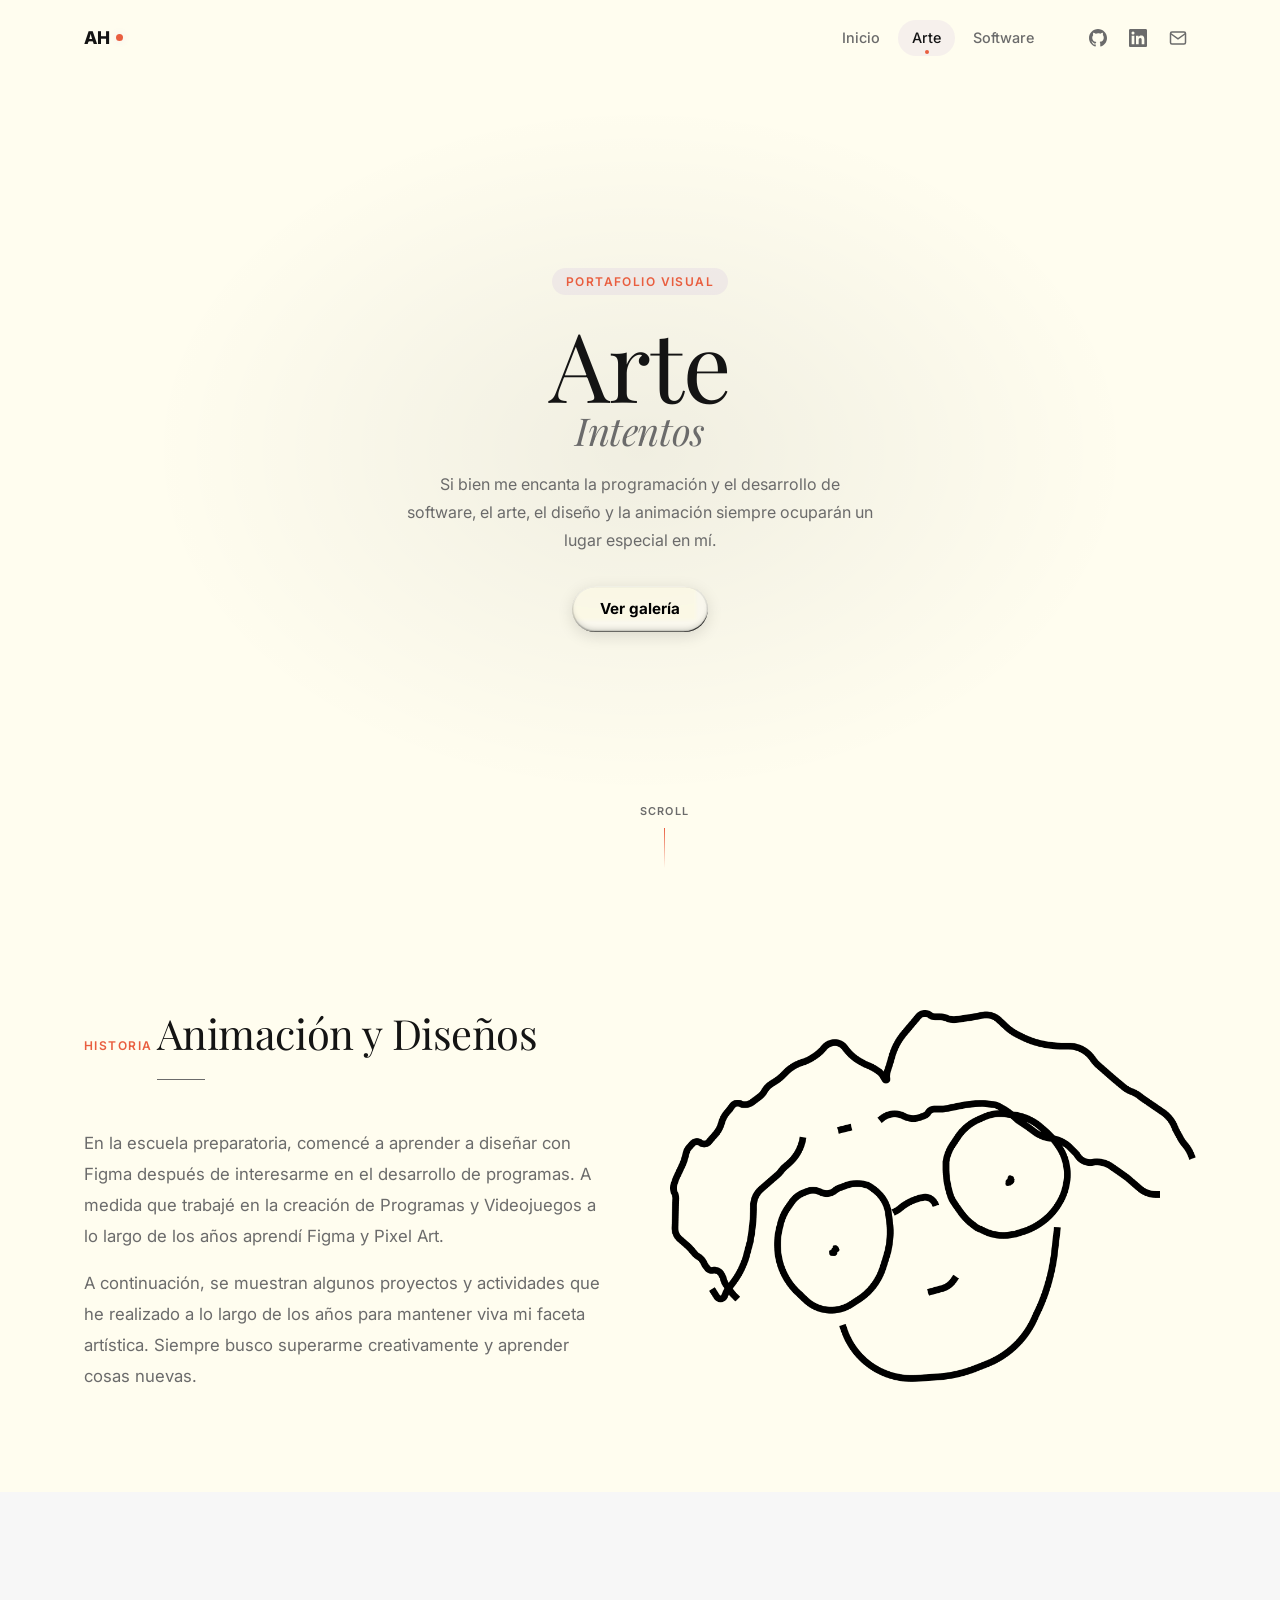
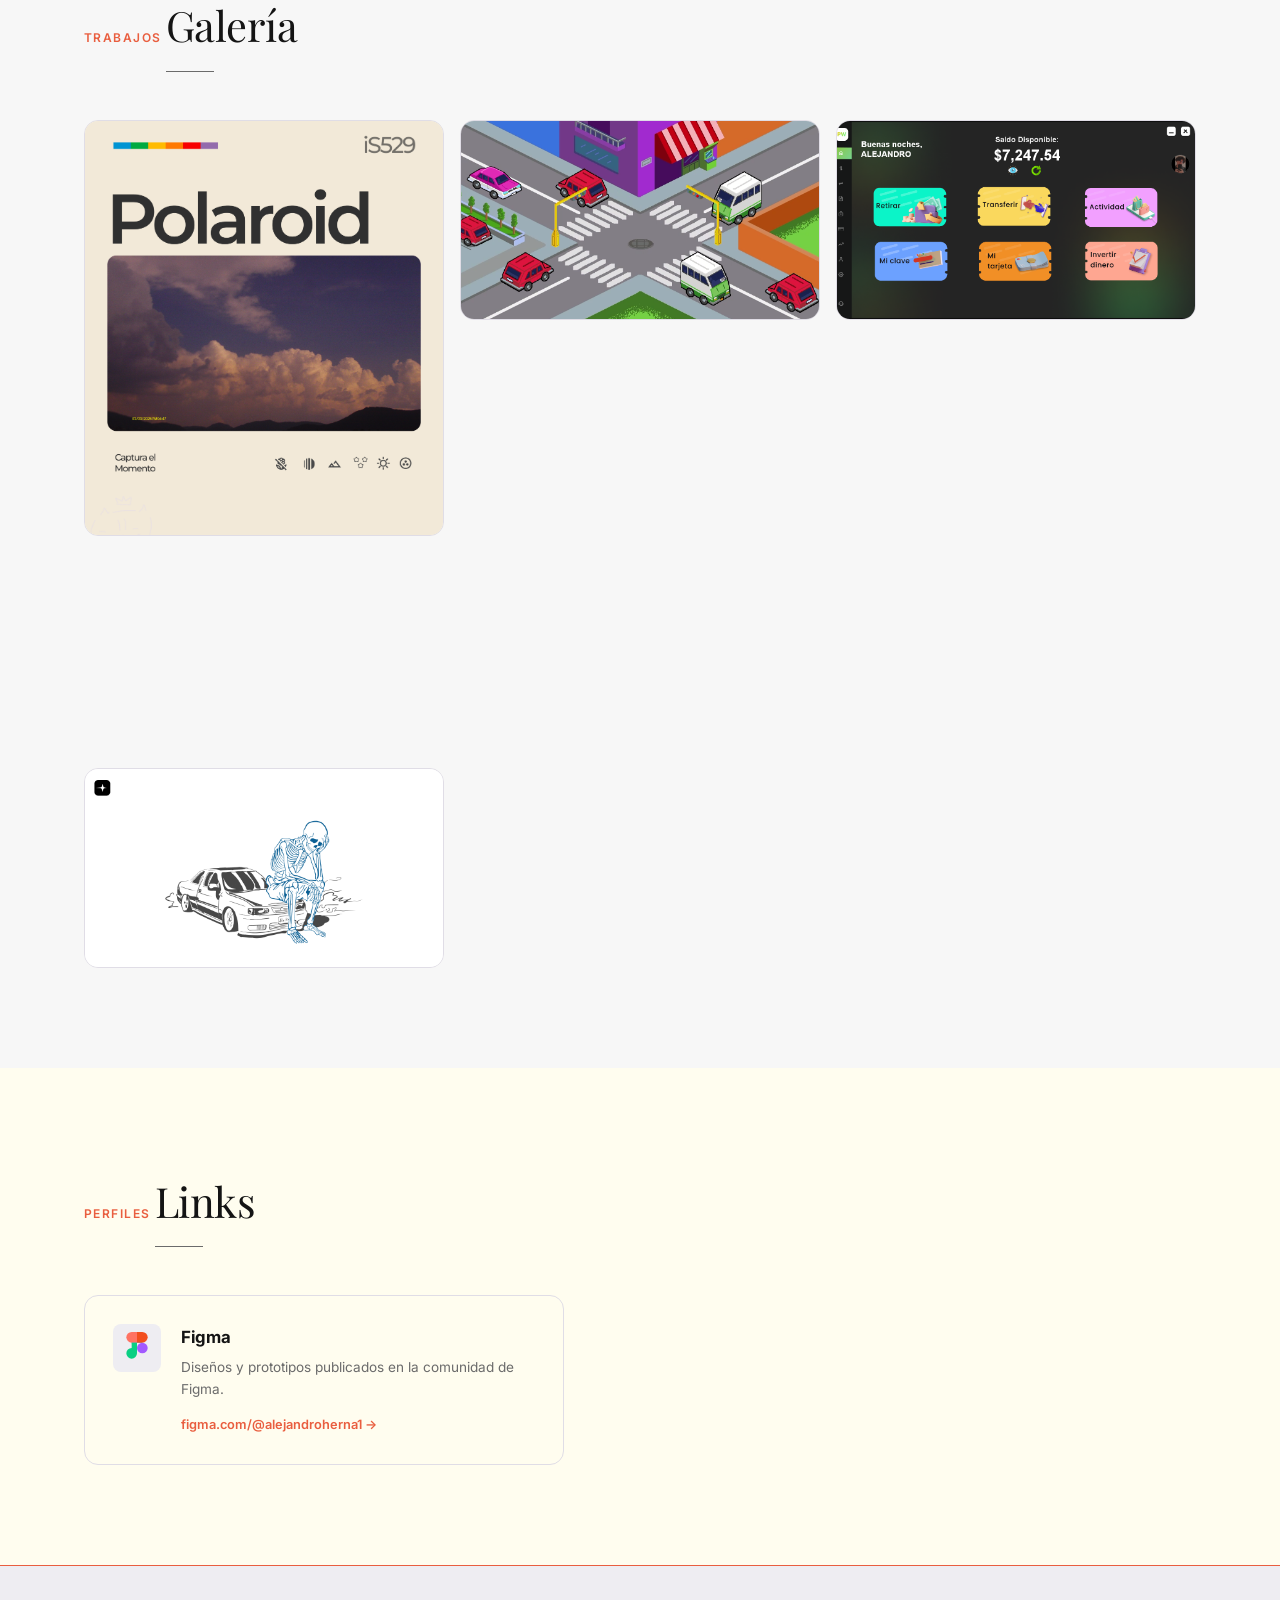
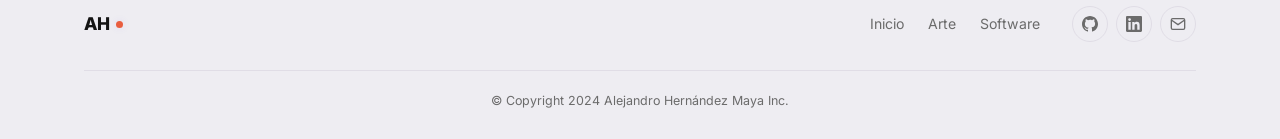
==== pArte/Arte.html @ f7139c3b "first commit" ====
<!DOCTYPE html>
<html lang="es">
  <head>
    <meta charset="UTF-8" />
    <meta name="viewport" content="width=device-width, initial-scale=1.0" />
    <title>Arte — Alejandro Hernández</title>
    <link rel="stylesheet" href="https://fonts.googleapis.com/css2?family=Playfair+Display:ital,wght@0,400;0,500;0,600;0,700;1,400;1,600&family=Cormorant+Garamond:ital,wght@0,400;0,600;0,700;1,400;1,600&family=IBM+Plex+Mono:wght@400;500;600&family=Inter:wght@300;400;500;600;700;800&display=swap" />
    <link rel="stylesheet" href="https://fonts.googleapis.com/css2?family=Pixelify+Sans:wght@400&display=swap" />
    <link rel="stylesheet" href="Estilo.css" />
  </head>
  <body>

    <!-- ===== NAVBAR ===== -->
    <nav class="navbar">
      <!-- SVG displacement filter for liquid glass (Vadik style) -->
      <svg class="glass-filter" xmlns="http://www.w3.org/2000/svg">
        <defs>
          <filter id="glass-liquid" x="-50%" y="-50%" width="200%" height="200%" color-interpolation-filters="sRGB">
            <feImage href="[data-uri]" result="map" x="0" y="0" width="200%" height="200%"></feImage>
            <feDisplacementMap in="SourceGraphic" in2="map" scale="24" xChannelSelector="R" yChannelSelector="G"></feDisplacementMap>
          </filter>
        </defs>
      </svg>
      <div class="nav-container">
        <a href="../index.html" class="nav-logo">
          <span class="logo-text">AH</span>
          <div class="logo-dot"></div>
        </a>
        <div class="nav-links" id="navLinks">
          <a href="../index.html" class="nav-link">Inicio</a>
          <a href="" class="nav-link nav-link-active">Arte</a>
          <a href="../pSoftware/Software.html" class="nav-link">Software</a>
        </div>
        <div class="nav-social">
          <a href="https://github.com/alex574r" class="nav-social-link" aria-label="GitHub" target="_blank">
            <svg viewBox="0 0 24 24" fill="currentColor"><path d="M12 0C5.37 0 0 5.37 0 12c0 5.3 3.438 9.8 8.205 11.385.6.113.82-.258.82-.577v-2.165c-3.338.726-4.033-1.416-4.033-1.416-.546-1.387-1.333-1.756-1.333-1.756-1.089-.745.083-.729.083-.729 1.205.084 1.839 1.237 1.839 1.237 1.07 1.834 2.807 1.304 3.492.997.107-.775.418-1.305.762-1.604-2.665-.305-5.467-1.334-5.467-5.931 0-1.311.469-2.381 1.236-3.221-.124-.303-.535-1.524.117-3.176 0 0 1.008-.322 3.301 1.23A11.509 11.509 0 0 1 12 5.803c1.02.005 2.047.138 3.006.404 2.291-1.552 3.297-1.23 3.297-1.23.653 1.653.242 2.874.118 3.176.77.84 1.235 1.911 1.235 3.221 0 4.609-2.807 5.624-5.479 5.921.43.372.823 1.102.823 2.222v3.293c0 .319.192.694.801.576C20.566 21.797 24 17.3 24 12c0-6.63-5.37-12-12-12z"/></svg>
          </a>
          <a href="https://www.linkedin.com/in/alejandro-hern%C3%A1ndez-4aa037230/" class="nav-social-link" aria-label="LinkedIn" target="_blank">
            <svg viewBox="0 0 24 24" fill="currentColor"><path d="M20.447 20.452h-3.554v-5.569c0-1.328-.027-3.037-1.852-3.037-1.853 0-2.136 1.445-2.136 2.939v5.667H9.351V9h3.414v1.561h.046c.477-.9 1.637-1.85 3.37-1.85 3.601 0 4.267 2.37 4.267 5.455v6.286zM5.337 7.433a2.062 2.062 0 0 1-2.063-2.065 2.064 2.064 0 1 1 2.063 2.065zm1.782 13.019H3.555V9h3.564v11.452zM22.225 0H1.771C.792 0 0 .774 0 1.729v20.542C0 23.227.792 24 1.771 24h20.451C23.2 24 24 23.227 24 22.271V1.729C24 .774 23.2 0 22.222 0h.003z"/></svg>
          </a>
          <a href="mailto:alex574r@gmail.com" class="nav-social-link" aria-label="Email">
            <svg viewBox="0 0 24 24" fill="none" stroke="currentColor" stroke-width="2"><path d="M4 4h16c1.1 0 2 .9 2 2v12c0 1.1-.9 2-2 2H4c-1.1 0-2-.9-2-2V6c0-1.1.9-2 2-2z"/><polyline points="22,6 12,13 2,6"/></svg>
          </a>
        </div>
        <button class="nav-toggle" id="navToggle" aria-label="Menú">
          <span></span><span></span><span></span>
        </button>
      </div>
    </nav>

    <!-- ===== HERO — COSMIC ORBITAL ===== -->
    <section class="hero">
      <!-- Cosmic container — estructura idéntica a CODE(17): 5 brazos × 10 ítems -->
      <div class="cosmos-container">
        <div class="cosmos">
          <div class="cosmos-item"><img src="../img/arte/Frame1.png" alt="" /></div>
          <div class="cosmos-item"><img src="../img/arte/Frame6.png" alt="" /></div>
          <div class="cosmos-item"><img src="../img/arte/Frame2.png" alt="" /></div>
          <div class="cosmos-item"><img src="../img/arte/Frame8.png" alt="" /></div>
          <div class="cosmos-item"><img src="../img/arte/Frame12.png" alt="" /></div>
          <div class="cosmos-item"><img src="../img/arte/Frame13.png" alt="" /></div>
          <div class="cosmos-item"><img src="../img/arte/Frame7.png" alt="" /></div>
          <div class="cosmos-item"><img src="../img/arte/Frame3.png" alt="" /></div>
          <div class="cosmos-item"><img src="../img/arte/Frame14.png" alt="" /></div>
          <div class="cosmos-item"><img src="../img/arte/Frame11.png" alt="" /></div>
        </div>
        <div class="cosmos">
          <div class="cosmos-item"><img src="../img/arte/Frame11.png" alt="" /></div>
          <div class="cosmos-item"><img src="../img/arte/Frame15.png" alt="" /></div>
          <div class="cosmos-item"><img src="../img/arte/Frame18.png" alt="" /></div>
          <div class="cosmos-item"><img src="../img/arte/Frame1.png" alt="" /></div>
          <div class="cosmos-item"><img src="../img/arte/Frame13.png" alt="" /></div>
          <div class="cosmos-item"><img src="../img/arte/Frame19.png" alt="" /></div>
          <div class="cosmos-item"><img src="../img/arte/Frame4.png" alt="" /></div>
          <div class="cosmos-item"><img src="../img/arte/Frame17.png" alt="" /></div>
          <div class="cosmos-item"><img src="../img/arte/Frame16.png" alt="" /></div>
          <div class="cosmos-item"><img src="../img/arte/Frame3.png" alt="" /></div>
        </div>
        <div class="cosmos">
          <div class="cosmos-item"><img src="../img/arte/Frame4.png" alt="" /></div>
          <div class="cosmos-item"><img src="../img/arte/Frame20.png" alt="" /></div>
          <div class="cosmos-item"><img src="../img/arte/Frame5.png" alt="" /></div>
          <div class="cosmos-item"><img src="../img/arte/Frame15.png" alt="" /></div>
          <div class="cosmos-item"><img src="../img/arte/Frame21.png" alt="" /></div>
          <div class="cosmos-item"><img src="../img/arte/Frame8.png" alt="" /></div>
          <div class="cosmos-item"><img src="../img/arte/Frame10.png" alt="" /></div>
          <div class="cosmos-item"><img src="../img/arte/Frame2.png" alt="" /></div>
          <div class="cosmos-item"><img src="../img/arte/Frame18.png" alt="" /></div>
          <div class="cosmos-item"><img src="../img/arte/Frame6.png" alt="" /></div>
        </div>
        <div class="cosmos">
          <div class="cosmos-item"><img src="../img/arte/Frame17.png" alt="" /></div>
          <div class="cosmos-item"><img src="../img/arte/Frame7.png" alt="" /></div>
          <div class="cosmos-item"><img src="../img/arte/Frame13.png" alt="" /></div>
          <div class="cosmos-item"><img src="../img/arte/Frame14.png" alt="" /></div>
          <div class="cosmos-item"><img src="../img/arte/Frame1.png" alt="" /></div>
          <div class="cosmos-item"><img src="../img/arte/Frame20.png" alt="" /></div>
          <div class="cosmos-item"><img src="../img/arte/Frame9.png" alt="" /></div>
          <div class="cosmos-item"><img src="../img/arte/Frame21.png" alt="" /></div>
          <div class="cosmos-item"><img src="../img/arte/Frame4.png" alt="" /></div>
          <div class="cosmos-item"><img src="../img/arte/Frame3.png" alt="" /></div>
        </div>
        <div class="cosmos">
          <div class="cosmos-item"><img src="../img/arte/Frame2.png" alt="" /></div>
          <div class="cosmos-item"><img src="../img/arte/Frame7.png" alt="" /></div>
          <div class="cosmos-item"><img src="../img/arte/Frame4.png" alt="" /></div>
          <div class="cosmos-item"><img src="../img/arte/Frame15.png" alt="" /></div>
          <div class="cosmos-item"><img src="../img/arte/Frame9.png" alt="" /></div>
          <div class="cosmos-item"><img src="../img/arte/Frame16.png" alt="" /></div>
          <div class="cosmos-item"><img src="../img/arte/Frame1.png" alt="" /></div>
          <div class="cosmos-item"><img src="../img/arte/Frame3.png" alt="" /></div>
          <div class="cosmos-item"><img src="../img/arte/Frame12.png" alt="" /></div>
          <div class="cosmos-item"><img src="../img/arte/Frame5.png" alt="" /></div>
        </div>
      </div>

      <!-- Hero text centered over Cosmic -->
      <div class="hero-text">
        <span class="hero-tag animate-in">Portafolio Visual</span>
        <h1 class="hero-title animate-in delay-1">
          Arte<br /><span class="hero-sub">Intentos</span>
        </h1>
        <p class="hero-desc animate-in delay-2">
          Si bien me encanta la programación y el desarrollo de software,
          el arte, el diseño y la animación siempre ocuparán un lugar
          especial en mí.
        </p>
        <a href="#galeria" class="btn btn-primary animate-in delay-3">Ver galería</a>
      </div>

      <!-- Scroll indicator -->
      <div class="scroll-hint animate-in delay-4">
        <span>Scroll</span>
        <div class="scroll-line"></div>
      </div>
    </section>

    <!-- ===== ABOUT ===== -->
    <section class="section" id="sobre">
      <div class="container">
        <div class="about-grid">
          <div class="about-simple reveal">
            <span class="section-tag">Historia</span>
            <h2 class="section-title">Animación y Diseños</h2>
            <p>En la escuela preparatoria, comencé a aprender a diseñar con Figma
              después de interesarme en el desarrollo de programas. A medida que
              trabajé en la creación de Programas y Videojuegos a lo largo de los
              años aprendí Figma y Pixel Art.</p>
            <p>A continuación, se muestran algunos proyectos y actividades que he
              realizado a lo largo de los años para mantener viva mi faceta
              artística. Siempre busco superarme creativamente y aprender cosas
              nuevas.</p>
          </div>
          <div class="about-img reveal">
            <img src="../img/arte/alee.png" alt="Pixel Art" />
          </div>
        </div>
      </div>
    </section>

    <!-- ===== GALERÍA ===== -->
    <section class="section section-alt" id="galeria">
      <div class="container">
        <span class="section-tag reveal">Trabajos</span>
        <h2 class="section-title reveal">Galería</h2>

        <div class="gallery-masonry">
          <!-- Featured piece — tall -->
          <div class="gallery-item gallery-item-tall reveal">
            <img src="../img/arte/polarod.png" alt="Diseño digital" />
            <div class="gallery-info">
              <span class="gallery-cat">Diseño Digital</span>
              <h3>Composición Visual</h3>
            </div>
          </div>

          <div class="gallery-item reveal">
            <img src="./assets/images/3156babc6a0b1db9d62ffe03778fe02a4b84ed2f.png" alt="Ilustración" />
            <div class="gallery-info">
              <span class="gallery-cat">Ilustración</span>
              <h3>Arte Conceptual</h3>
            </div>
          </div>

          <div class="gallery-item reveal">
            <img src="./assets/images/9c8230f07be16db167e1813b6a3e529043128743.png" alt="Composición" />
            <div class="gallery-info">
              <span class="gallery-cat">Composición</span>
              <h3>Escena Digital</h3>
            </div>
          </div>

          <!-- Pixel art special card -->
          <div class="gallery-item gallery-item-pixel reveal">
            <img src="../img/arte/pixel.png" alt="Figma" />
            <div class="gallery-info">
              <span class="gallery-cat">Figma</span>
              <h3>Prototipo UI</h3>
            </div>
          </div>

          <div class="gallery-item gallery-item-tall reveal">
            <img src="../img/arte/arte.png" alt="Arte Digital" />
            <div class="gallery-info">
              <span class="gallery-cat">Arte Digital</span>
              <h3>Exploración</h3>
            </div>
          </div>

          <div class="gallery-item reveal">
            <img src="../img/arte/jamp.png" alt="Figma" />
            <div class="gallery-info">
              <span class="gallery-cat">Figma</span>
              <h3>Prototipo UI</h3>
            </div>
          </div>

          <div class="gallery-item reveal">
            <img src="../img/arte/myprogress.png" alt="Diseño UI" />
            <div class="gallery-info">
              <span class="gallery-cat">Diseño UI</span>
              <h3>Interfaz App</h3>
            </div>
          </div>

          <div class="gallery-item reveal">
            <img src="../img/arte/nako.png" alt="Arte Visual" />
            <div class="gallery-info">
              <span class="gallery-cat">Arte Visual</span>
              <h3>Concepto Libre</h3>
            </div>
          </div>
        </div>
      </div>
    </section>

    <!-- ===== LINKS ===== -->
    <section class="section" id="links">
      <div class="container">
        <span class="section-tag reveal">Perfiles</span>
        <h2 class="section-title reveal">Links</h2>
        <div class="links-grid">
          <a href="https://www.figma.com/@alejandroherna1" class="link-card reveal" target="_blank">
            <div class="link-icon">
              <svg viewBox="0 0 38 57" fill="none" xmlns="http://www.w3.org/2000/svg">
                <path d="M19 28.5A9.5 9.5 0 1 1 28.5 19H19v9.5z" fill="#1ABCFE"/>
                <path d="M19 0H9.5A9.5 9.5 0 0 0 9.5 19H19V0z" fill="#FF7262"/>
                <path d="M19 0h9.5a9.5 9.5 0 0 1 0 19H19V0z" fill="#F24E1E"/>
                <path d="M9.5 19H19v19a9.5 9.5 0 1 1-9.5-9.5V19z" fill="#0ACF83"/>
                <path d="M19 28.5a9.5 9.5 0 1 1 9.5 9.5A9.5 9.5 0 0 1 19 28.5z" fill="#A259FF"/>
              </svg>
            </div>
            <div class="link-body">
              <h3>Figma</h3>
              <p>Diseños y prototipos publicados en la comunidad de Figma.</p>
              <span class="link-url">figma.com/@alejandroherna1 →</span>
            </div>
          </a>
        </div>
      </div>
    </section>

    <!-- ===== FOOTER ===== -->
    <footer class="footer">
      <div class="container">
        <div class="footer-inner">
          <a href="../index.html" class="nav-logo footer-logo">
            <span class="logo-text">AH</span>
            <div class="logo-dot"></div>
          </a>
          <nav class="footer-nav">
            <a href="../index.html">Inicio</a>
            <a href="">Arte</a>
            <a href="../pSoftware/Software.html">Software</a>
          </nav>
          <div class="footer-social">
            <a href="https://github.com/alex574r" aria-label="GitHub" target="_blank">
              <svg viewBox="0 0 24 24" fill="currentColor"><path d="M12 0C5.37 0 0 5.37 0 12c0 5.3 3.438 9.8 8.205 11.385.6.113.82-.258.82-.577v-2.165c-3.338.726-4.033-1.416-4.033-1.416-.546-1.387-1.333-1.756-1.333-1.756-1.089-.745.083-.729.083-.729 1.205.084 1.839 1.237 1.839 1.237 1.07 1.834 2.807 1.304 3.492.997.107-.775.418-1.305.762-1.604-2.665-.305-5.467-1.334-5.467-5.931 0-1.311.469-2.381 1.236-3.221-.124-.303-.535-1.524.117-3.176 0 0 1.008-.322 3.301 1.23A11.509 11.509 0 0 1 12 5.803c1.02.005 2.047.138 3.006.404 2.291-1.552 3.297-1.23 3.297-1.23.653 1.653.242 2.874.118 3.176.77.84 1.235 1.911 1.235 3.221 0 4.609-2.807 5.624-5.479 5.921.43.372.823 1.102.823 2.222v3.293c0 .319.192.694.801.576C20.566 21.797 24 17.3 24 12c0-6.63-5.37-12-12-12z"/></svg>
            </a>
            <a href="https://www.linkedin.com/in/alejandro-hern%C3%A1ndez-4aa037230/" aria-label="LinkedIn" target="_blank">
              <svg viewBox="0 0 24 24" fill="currentColor"><path d="M20.447 20.452h-3.554v-5.569c0-1.328-.027-3.037-1.852-3.037-1.853 0-2.136 1.445-2.136 2.939v5.667H9.351V9h3.414v1.561h.046c.477-.9 1.637-1.85 3.37-1.85 3.601 0 4.267 2.37 4.267 5.455v6.286zM5.337 7.433a2.062 2.062 0 0 1-2.063-2.065 2.064 2.064 0 1 1 2.063 2.065zm1.782 13.019H3.555V9h3.564v11.452zM22.225 0H1.771C.792 0 0 .774 0 1.729v20.542C0 23.227.792 24 1.771 24h20.451C23.2 24 24 23.227 24 22.271V1.729C24 .774 23.2 0 22.222 0h.003z"/></svg>
            </a>
            <a href="mailto:alex574r@gmail.com" aria-label="Email">
              <svg viewBox="0 0 24 24" fill="none" stroke="currentColor" stroke-width="2"><path d="M4 4h16c1.1 0 2 .9 2 2v12c0 1.1-.9 2-2 2H4c-1.1 0-2-.9-2-2V6c0-1.1.9-2 2-2z"/><polyline points="22,6 12,13 2,6"/></svg>
            </a>
          </div>
        </div>
        <p class="footer-copy">© Copyright 2024 Alejandro Hernández Maya Inc.</p>
      </div>
    </footer>

    <script>
      // ── Navbar scroll ──
      const navbar = document.querySelector('.navbar');
      window.addEventListener('scroll', () => {
        navbar.classList.toggle('scrolled', window.scrollY > 40);
      });

      // ── Mobile menu ──
      const toggle = document.getElementById('navToggle');
      const navLinks = document.getElementById('navLinks');
      toggle.addEventListener('click', () => {
        navLinks.classList.toggle('open');
        toggle.classList.toggle('active');
      });
      document.querySelectorAll('.nav-link').forEach(l => {
        l.addEventListener('click', () => {
          navLinks.classList.remove('open');
          toggle.classList.remove('active');
        });
      });

      // ── Cosmic orbital layout — idéntico a CODE(17) ──
      function initCosmos() {
        var cosmos = document.querySelectorAll('.cosmos');
        var total = cosmos.length;
        // 55vh en desktop, reducido en pantallas pequeñas
        var vh = window.innerHeight * 0.01;
        var dist = window.innerWidth <= 600 ? (30 * vh) + 'px'
                 : window.innerWidth <= 900 ? (40 * vh) + 'px'
                 : '55vh';

        for (var i = 0; i < total; i++) {
          var angle = (360 / total) * i;
          cosmos[i].style.transform = 'rotate(' + angle + 'deg) translate(' + dist + ')';

          var cosmosItems = cosmos[i].querySelectorAll('.cosmos-item');
          for (var j = 0; j < cosmosItems.length; j++) {
            cosmosItems[j].style.animationDelay = j * 0.5 + 's';
          }
        }
      }

      window.onload = initCosmos;
      window.addEventListener('resize', initCosmos);

      // ── Scroll reveal ──
      const revealObs = new IntersectionObserver((entries) => {
        entries.forEach(entry => {
          if (entry.isIntersecting) {
            entry.target.classList.add('revealed');
            revealObs.unobserve(entry.target);
          }
        });
      }, { threshold: 0.1 });
      document.querySelectorAll('.reveal').forEach(el => revealObs.observe(el));
    </script>
  </body>
</html>
---- pArte/Estilo.css ----
/* ============================================================
   VARIABLES & RESET
   ============================================================ */
:root {
  /* ── Raw palette ── */
  --c-primary:      #e95e3f;
  --c-primary-h:    #f85733;
  --c-primary-dim:  rgba(99, 38, 204, 0.06);
  --c-primary-glow: rgba(99, 38, 204, 0.1);
  --c-dark:         #141414;
  --c-dark-2:       #1e1e1e;
  --c-dark-3:       #2a2a2a;
  --c-light:        #CFCFCF;
  --c-light-dim:    rgba(207, 207, 207, 0.6);
  --c-light-muted:  rgba(207, 207, 207, 0.4);
  --c-white:        #fffdef;
  --c-black:        #000000;

  /* ── Semantic tokens ── */
  --bg:          var(--c-white);
  --bg-alt:      #f7f7f7;
  --surface:     #eeedf2;
  --card:        var(--c-white);
  --border:      #e0dde6;
  --text:        var(--c-dark);
  --text-muted:  #6b6b6b;
  --accent:      var(--c-primary);
  --accent2:     var(--c-primary-h);
  --accent-h:    var(--c-primary-h);
  --accent-dim:  var(--c-primary-dim);
  --accent-glow: var(--c-primary-glow);

  /* ── Dark sections ── */
  --dark-bg:         var(--c-dark);
  --dark-text:       var(--c-light);
  --dark-text-muted: var(--c-light-dim);

  /* ── Fonts ── */
  --font:        'Inter', -apple-system, BlinkMacSystemFont, sans-serif;
  --font-serif:  'Playfair Display', 'Cormorant Garamond', Georgia, 'Times New Roman', serif;
  --font-mono:   'IBM Plex Mono', 'Courier New', monospace;
  --font-pixel:  'Pixelify Sans', monospace;

  /* ── Layout ── */
  --radius:      14px;
  --radius-sm:   8px;
  --transition:  0.3s cubic-bezier(0.4, 0, 0.2, 1);
  --shadow:      0 2px 16px rgba(0,0,0,0.06);
  --max-w:       1160px;
}

*, *::before, *::after { box-sizing: border-box; margin: 0; padding: 0; }
html { scroll-behavior: smooth; }
body {
  background: var(--bg);
  color: var(--text);
  font-family: var(--font);
  line-height: 1.6;
  overflow-x: hidden;
}
img { display: block; max-width: 100%; }
a   { text-decoration: none; color: inherit; }

/* ============================================================
   LAYOUT
   ============================================================ */
.container {
  width: 100%;
  max-width: var(--max-w);
  margin: 0 auto;
  padding: 0 24px;
}

/* ============================================================
   ANIMATIONS
   ============================================================ */
@keyframes fadeInUp {
  from { opacity: 0; transform: translateY(32px); }
  to   { opacity: 1; transform: translateY(0); }
}

/* CODE17 — fall-and-disapper (copia exacta del original) */
@keyframes fall-and-disapper {
  0% {
    opacity: 0;
    top: 0;
    left: 0;
    transform: scale(1);
  }
  25% {
    opacity: 1;
    transform: scale(1);
  }
  50% {
    top: -200px;
    transform: scale(1);
  }
  100% {
    top: -150px;
    left: -300px;
    transform: scale(0);
  }
}

@keyframes glowPulse {
  0%, 100% { opacity: 0.5; transform: scale(1); }
  50%       { opacity: 0.9; transform: scale(1.08); }
}

@keyframes scrollBounce {
  0%, 100% { transform: scaleY(1); transform-origin: top; }
  50%       { transform: scaleY(0.4); transform-origin: top; }
}

/* Entry animations */
.animate-in {
  opacity: 0;
  animation: fadeInUp 0.7s cubic-bezier(0.4,0,0.2,1) forwards;
}
.delay-1 { animation-delay: 0.15s; }
.delay-2 { animation-delay: 0.35s; }
.delay-3 { animation-delay: 0.55s; }
.delay-4 { animation-delay: 0.8s;  }

/* Scroll reveal */
.reveal {
  opacity: 0;
  transform: translateY(28px);
  transition: opacity 0.65s var(--transition), transform 0.65s var(--transition);
}
.revealed { opacity: 1; transform: translateY(0); }
.reveal:nth-child(2) { transition-delay: 0.1s; }
.reveal:nth-child(3) { transition-delay: 0.2s; }
.reveal:nth-child(4) { transition-delay: 0.3s; }
.reveal:nth-child(5) { transition-delay: 0.15s; }
.reveal:nth-child(6) { transition-delay: 0.25s; }

/* ============================================================
   NAVBAR
   ============================================================ */
.navbar {
  position: fixed;
  top: 0; left: 0; right: 0;
  z-index: 1000;
  padding: 20px 0;
  transition: background var(--transition), padding var(--transition), border-color var(--transition), border-radius var(--transition), margin var(--transition), box-shadow var(--transition);
  border-bottom: 1px solid transparent;
}
.navbar.scrolled {
  --glass-reflex-dark: 2;
  --glass-reflex-light: 0.3;
  --c-glass: #ffffff;
  --c-light: #ffffff;
  --c-dark: #000000;
  --saturation: 180%;

  padding: 12px 0;
  margin: 5px 16px 0;
  border-color: transparent;
  border-radius: 20px;
  background-color: color-mix(in srgb, var(--c-glass) 1%, transparent);
  backdrop-filter: blur(1px) url(#glass-liquid) saturate(var(--saturation));
  -webkit-backdrop-filter: blur(1px) url(#glass-liquid) saturate(var(--saturation));
  box-shadow:
    inset 0 0 0 1px color-mix(in srgb, var(--c-light) calc(var(--glass-reflex-light) * 10%), transparent),
    inset 1.8px 3px 0px -2px color-mix(in srgb, var(--c-light) calc(var(--glass-reflex-light) * 90%), transparent),
    inset 0 1px 2px -0.5px color-mix(in srgb, var(--c-light) calc(var(--glass-reflex-light) * 80%), transparent),
    inset 0 4px 6px -2px color-mix(in srgb, var(--c-light) calc(var(--glass-reflex-light) * 30%), transparent),
    inset 0 0 0 1.5px color-mix(in srgb, var(--c-light) calc(var(--glass-reflex-light) * 6%), transparent),
    inset 0 -1px 2px -0.5px color-mix(in srgb, var(--c-dark) calc(var(--glass-reflex-dark) * 20%), transparent),
    inset 0 -4px 6px -2px color-mix(in srgb, var(--c-dark) calc(var(--glass-reflex-dark) * 10%), transparent),
    inset -1.5px -2.5px 0px -2px color-mix(in srgb, var(--c-dark) calc(var(--glass-reflex-dark) * 40%), transparent),
    inset 0 0 0 1.5px color-mix(in srgb, var(--c-dark) calc(var(--glass-reflex-dark) * 4%), transparent),
    0 4px 16px rgba(0, 0, 0, 0.12),
    0 8px 24px rgba(0, 0, 0, 0.08);
}
@supports not (backdrop-filter: url(#x)) {
  .navbar.scrolled {
    background: rgba(255, 255, 255, 0.9);
    backdrop-filter: blur(12px);
    -webkit-backdrop-filter: blur(12px);
  }
}
.glass-filter {
  width: 100%;
  height: 100%;
  pointer-events: none;
  position: absolute;
  inset: 0;
}
.nav-container {
  max-width: var(--max-w);
  margin: 0 auto;
  padding: 0 24px;
  display: flex;
  align-items: center;
  gap: 32px;
}

/* Logo */
.nav-logo {
  display: flex;
  align-items: center;
  gap: 6px;
  flex-shrink: 0;
}
.logo-text {
  font-size: 1.1rem;
  font-weight: 800;
  color: var(--text);
}
.logo-dot {
  width: 7px; height: 7px;
  border-radius: 50%;
  background: var(--accent);
  box-shadow: 0 0 8px var(--accent-glow);
}

/* Nav links */
.nav-links {
  display: flex;
  align-items: center;
  gap: 4px;
  margin-left: auto;
}
.nav-link {
  padding: 6px 14px;
  border-radius: 999px;
  font-size: 0.9rem;
  font-weight: 500;
  color: var(--text-muted);
  transition: color var(--transition), background var(--transition);
  position: relative;
}
.nav-link:hover { color: var(--text); background: var(--accent-dim); }
.nav-link-active {
  color: var(--text);
  background: var(--accent-dim);
}
.nav-link-active::after {
  content: '';
  position: absolute;
  bottom: 2px; left: 50%;
  transform: translateX(-50%);
  width: 4px; height: 4px;
  background: var(--accent);
  border-radius: 50%;
}

/* Nav social */
.nav-social { display: flex; align-items: center; gap: 4px; }
.nav-social-link {
  display: flex; align-items: center; justify-content: center;
  width: 36px; height: 36px;
  border-radius: 50%;
  color: var(--text-muted);
  transition: color var(--transition), background var(--transition);
}
.nav-social-link svg { width: 18px; height: 18px; }
.nav-social-link:hover { color: var(--text); background: var(--accent-dim); }

/* Hamburger */
.nav-toggle {
  display: none;
  flex-direction: column;
  justify-content: center;
  gap: 5px;
  width: 36px; height: 36px;
  margin-left: auto;
  padding: 6px;
  border-radius: var(--radius-sm);
  border: none; background: none; cursor: pointer;
}
.nav-toggle span {
  display: block; height: 2px;
  background: var(--text); border-radius: 2px;
  transition: transform var(--transition), opacity var(--transition);
}
.nav-toggle.active span:nth-child(1) { transform: translateY(7px) rotate(45deg); }
.nav-toggle.active span:nth-child(2) { opacity: 0; }
.nav-toggle.active span:nth-child(3) { transform: translateY(-7px) rotate(-45deg); }

/* ============================================================
   BUTTON
   ============================================================ */
.btn {
  display: inline-flex;
  align-items: center; justify-content: center;
  padding: 11px 28px;
  border-radius: 999px;
  font-size: 0.95rem; font-weight: 700;
  border: none; cursor: pointer;
  transition: all var(--transition);
}
.btn-primary {
  --glass-reflex-dark: 2;
  --glass-reflex-light: 0.3;
  --c-glass: #ffffff;
  --c-light: #ffffff;
  --c-dark: #000000;
  --saturation: 180%;

  background-color: color-mix(in srgb, var(--c-glass) 25%, transparent);
  backdrop-filter: blur(1px) url(#glass-liquid) saturate(var(--saturation));
  -webkit-backdrop-filter: blur(1px) url(#glass-liquid) saturate(var(--saturation));
  color: #000000;
  box-shadow:
    inset 0 0 0 1px color-mix(in srgb, var(--c-light) calc(var(--glass-reflex-light) * 10%), transparent),
    inset 1.8px 3px 0px -2px color-mix(in srgb, var(--c-light) calc(var(--glass-reflex-light) * 90%), transparent),
    inset 0 1px 2px -0.5px color-mix(in srgb, var(--c-light) calc(var(--glass-reflex-light) * 80%), transparent),
    inset 0 4px 6px -2px color-mix(in srgb, var(--c-light) calc(var(--glass-reflex-light) * 30%), transparent),
    inset 0 0 0 1.5px color-mix(in srgb, var(--c-light) calc(var(--glass-reflex-light) * 6%), transparent),
    inset 0 -1px 2px -0.5px color-mix(in srgb, var(--c-dark) calc(var(--glass-reflex-dark) * 20%), transparent),
    inset 0 -4px 6px -2px color-mix(in srgb, var(--c-dark) calc(var(--glass-reflex-dark) * 10%), transparent),
    inset -1.5px -2.5px 0px -2px color-mix(in srgb, var(--c-dark) calc(var(--glass-reflex-dark) * 40%), transparent),
    inset 0 0 0 1.5px color-mix(in srgb, var(--c-dark) calc(var(--glass-reflex-dark) * 4%), transparent),
    0 4px 16px rgba(0, 0, 0, 0.12);
}
.btn-primary:hover {
  background-color: color-mix(in srgb, var(--c-glass) 35%, transparent);
  transform: translateY(-2px);
  box-shadow:
    inset 0 0 0 1px color-mix(in srgb, var(--c-light) calc(var(--glass-reflex-light) * 14%), transparent),
    inset 1.8px 3px 0px -2px color-mix(in srgb, var(--c-light) calc(var(--glass-reflex-light) * 100%), transparent),
    inset 0 1px 2px -0.5px color-mix(in srgb, var(--c-light) calc(var(--glass-reflex-light) * 90%), transparent),
    inset 0 4px 6px -2px color-mix(in srgb, var(--c-light) calc(var(--glass-reflex-light) * 40%), transparent),
    inset 0 0 0 1.5px color-mix(in srgb, var(--c-light) calc(var(--glass-reflex-light) * 8%), transparent),
    inset 0 -1px 2px -0.5px color-mix(in srgb, var(--c-dark) calc(var(--glass-reflex-dark) * 24%), transparent),
    inset 0 -4px 6px -2px color-mix(in srgb, var(--c-dark) calc(var(--glass-reflex-dark) * 14%), transparent),
    inset -1.5px -2.5px 0px -2px color-mix(in srgb, var(--c-dark) calc(var(--glass-reflex-dark) * 50%), transparent),
    inset 0 0 0 1.5px color-mix(in srgb, var(--c-dark) calc(var(--glass-reflex-dark) * 6%), transparent),
    0 4px 24px rgba(0, 0, 0, 0.15);
}

/* ============================================================
   HERO — COSMIC (CODE17)
   ============================================================ */
.hero {
  position: relative;
  width: 100%;
  height: 100vh;
  display: flex;
  align-items: center;
  justify-content: center;
  overflow: hidden;
  background: var(--bg);
}

/* Cosmic container: fills the entire hero */
.cosmos-container {
  position: absolute;
  inset: 0;
  display: flex;
  align-items: center;
  justify-content: center;
  pointer-events: none;
}

/* Each orbital arm — idéntico a CODE17 */
.cosmos {
  position: absolute;
  width: 80px;
  height: 150px;
}

/* Cada imagen — idéntico a CODE17 */
.cosmos-item {
  position: absolute;
  top: 0;
  left: 0;
  width: 100%;
  height: 100%;
  background: #7e7e7e;
  animation: fall-and-disapper 5s infinite ease-in-out;
  transform-origin: bottom;
  transform: scale(0);
}
.cosmos-item img {
  width: 100%;
  height: 100%;
  object-fit: cover;
}

/* Subtle radial glow behind the center text */
.hero::before {
  content: '';
  position: absolute;
  inset: 0;
  background: radial-gradient(ellipse 55% 55% at 50% 50%, rgba(0,0,0,0.06) 0%, transparent 70%);
  pointer-events: none;
  z-index: 1;
}

/* Hero text sits above the Cosmic */
.hero-text {
  position: relative;
  z-index: 10;
  text-align: center;
  max-width: 520px;
  padding: 0 24px;
}
.hero-tag {
  display: inline-block;
  font-size: 0.75rem;
  font-weight: 600;
  letter-spacing: 0.12em;
  text-transform: uppercase;
  color: var(--accent);
  background: var(--accent-dim);
  padding: 4px 14px;
  border-radius: 999px;
  margin-bottom: 20px;
}
.hero-title {
  font-size: clamp(3rem, 8vw, 6rem);
  font-weight: 400;
  font-family: var(--font-serif);
  line-height: 1.0;
  letter-spacing: -0.01em;
  margin-bottom: 20px;
}
.hero-sub {
  display: block;
  font-size: clamp(1.4rem, 3.5vw, 2.4rem);
  font-weight: 400;
  font-family: var(--font-serif);
  font-style: italic;
  color: var(--text-muted);
  letter-spacing: -0.01em;
}
.hero-desc {
  font-size: 1rem;
  color: var(--text-muted);
  line-height: 1.75;
  margin-bottom: 32px;
}

/* Scroll hint */
.scroll-hint {
  position: absolute;
  bottom: 32px;
  left: 50%;
  transform: translateX(-50%);
  z-index: 10;
  display: flex;
  flex-direction: column;
  align-items: center;
  gap: 8px;
}
.scroll-hint span {
  font-size: 0.68rem;
  font-weight: 600;
  letter-spacing: 0.12em;
  text-transform: uppercase;
  color: var(--text-muted);
}
.scroll-line {
  width: 1px;
  height: 40px;
  background: linear-gradient(to bottom, var(--accent), transparent);
  animation: scrollBounce 1.8s ease-in-out infinite;
}

/* ============================================================
   SECTIONS
   ============================================================ */
.section { padding: 100px 0; }
.section-alt { background: var(--bg-alt); }

.section-tag {
  display: inline-block;
  font-size: 0.75rem;
  font-weight: 600;
  letter-spacing: 0.12em;
  text-transform: uppercase;
  color: var(--accent);
  margin-bottom: 12px;
}
.section-title {
  font-size: clamp(1.8rem, 4vw, 2.6rem);
  font-weight: 400;
  font-family: var(--font-serif);
  letter-spacing: -0.01em;
  margin-bottom: 48px;
  position: relative;
  display: inline-block;
}
.section-title::after {
  content: '';
  display: block;
  width: 48px; height: 1px;
  background: var(--text-muted);
  margin-top: 12px;
}

/* ============================================================
   ABOUT — Historia, Animación y Diseños
   ============================================================ */
.about-grid {
  display: grid;
  grid-template-columns: 1fr 1fr;
  gap: 60px;
  align-items: center;
}

.about-simple p {
  color: var(--text-muted);
  font-size: 1.05rem;
  line-height: 1.85;
  margin-bottom: 16px;
}
.about-simple p:last-child { margin-bottom: 0; }

.about-img {
  display: flex;
  align-items: center;
  justify-content: center;
}
.about-img img {
  max-width: 100%;
  height: auto;
  object-fit: contain;
  transition: transform 0.6s var(--transition);
}
.about-img:hover img { transform: scale(1.03); }

/* ============================================================
   GALLERY — Trabajos / Galería
   ============================================================ */
/* Masonry-style grid */
.gallery-masonry {
  display: grid;
  grid-template-columns: repeat(3, 1fr);
  grid-auto-rows: 200px;
  gap: 16px;
}

.gallery-item {
  position: relative;
  border-radius: var(--radius);
  overflow: hidden;
  cursor: pointer;
  background: var(--card);
  border: 1px solid var(--border);
  transition: transform 0.4s var(--transition), box-shadow 0.4s var(--transition), border-color 0.4s var(--transition);
}
.gallery-item:hover {
  transform: translateY(-6px) scale(1.02);
  box-shadow: 0 16px 48px rgba(0, 0, 0, 0.12), 0 0 0 1px var(--border);
  border-color: var(--accent);
  z-index: 5;
}

.gallery-item > img {
  width: 100%; height: 100%;
  object-fit: cover;
  transition: transform 0.5s var(--transition), filter 0.4s var(--transition);
}
.gallery-item:hover > img {
  transform: scale(1.08);
  filter: brightness(0.8);
}

/* Tall items span 2 rows */
.gallery-item-tall { grid-row: span 2; }

/* Gallery info overlay — always visible at bottom */
.gallery-info {
  position: absolute;
  bottom: 0; left: 0; right: 0;
  padding: 16px 18px;
  background: linear-gradient(to top, rgba(0,0,0,0.85) 0%, rgba(0,0,0,0.4) 60%, transparent 100%);
  transform: translateY(100%);
  transition: transform 0.4s var(--transition);
}
.gallery-item:hover .gallery-info {
  transform: translateY(0);
}

.gallery-cat {
  display: inline-block;
  font-size: 0.65rem;
  font-weight: 600;
  font-family: var(--font-mono);
  letter-spacing: 0.1em;
  text-transform: uppercase;
  color: var(--c-light);
  background: rgba(0, 0, 0, 0.4);
  padding: 2px 10px;
  border-radius: 999px;
  margin-bottom: 6px;
}
.gallery-info h3 {
  font-size: 0.92rem;
  font-weight: 700;
  color: #fff;
  line-height: 1.3;
}

/* Pixel art special card */
.gallery-item-pixel {
  background: linear-gradient(135deg, #3507b8 0%, #9615a0 100%);
  border: none;
}
.gallery-item-pixel .pixel-card-inner {
  width: 100%; height: 100%;
  display: flex;
  flex-direction: column;
  align-items: center;
  justify-content: center;
  gap: 12px;
  padding: 20px;
}
.pixel-label {
  font-family: var(--font-pixel);
  font-size: 1.3rem;
  color: #fff;
  letter-spacing: 0.08em;
  text-shadow: 0 2px 8px rgba(0,0,0,0.3);
}
.gallery-item-pixel .pixel-card-inner img {
  width: auto;
  max-height: 55%;
  object-fit: contain;
  filter: drop-shadow(0 4px 12px rgba(0,0,0,0.12));
}
.gallery-item-pixel:hover {
  box-shadow: 0 16px 48px rgba(0, 0, 0, 0.15), 0 0 0 1px var(--border);
  border-color: transparent;
}

/* ============================================================
   LINKS SECTION
   ============================================================ */
.links-grid { display: flex; gap: 20px; flex-wrap: wrap; }

.link-card {
  display: flex;
  align-items: flex-start;
  gap: 20px;
  background: var(--card);
  border: 1px solid var(--border);
  border-radius: var(--radius);
  padding: 28px;
  transition: transform var(--transition), border-color var(--transition), box-shadow var(--transition);
  max-width: 480px;
}
.link-card:hover {
  transform: translateY(-4px);
  border-color: var(--accent);
  box-shadow: 0 8px 32px rgba(0,0,0,0.12);
}
.link-icon {
  flex-shrink: 0;
  width: 48px; height: 48px;
  background: var(--surface);
  border-radius: var(--radius-sm);
  display: flex; align-items: center; justify-content: center;
  padding: 8px;
}
.link-icon svg { width: 100%; height: 100%; }
.link-body h3 { font-size: 1.05rem; font-weight: 700; margin-bottom: 6px; }
.link-body p  { font-size: 0.85rem; color: var(--text-muted); margin-bottom: 10px; line-height: 1.6; }
.link-url     { font-size: 0.8rem; color: var(--accent); font-weight: 600; }

/* ============================================================
   FOOTER
   ============================================================ */
.footer {
  background: var(--surface);
  border-top: 1px solid var(--accent);
  padding: 40px 0 28px;
}
.footer-inner {
  display: flex;
  align-items: center;
  gap: 32px;
  flex-wrap: wrap;
  margin-bottom: 28px;
}
.footer-logo { flex-shrink: 0; }
.footer-nav {
  display: flex; gap: 24px; flex-wrap: wrap;
  margin-left: auto;
}
.footer-nav a {
  font-size: 0.88rem; color: var(--text-muted);
  transition: color var(--transition);
}
.footer-nav a:hover { color: var(--accent); }
.footer-social { display: flex; gap: 8px; }
.footer-social a {
  display: flex; align-items: center; justify-content: center;
  width: 36px; height: 36px;
  border-radius: 50%;
  border: 1px solid var(--border);
  color: var(--text-muted);
  transition: all var(--transition);
}
.footer-social a svg { width: 16px; height: 16px; }
.footer-social a:hover {
  border-color: var(--accent);
  color: var(--accent);
  background: var(--accent-dim);
}
.footer-copy {
  font-size: 0.78rem; color: var(--text-muted);
  text-align: center;
  border-top: 1px solid var(--border);
  padding-top: 20px;
}

/* ============================================================
   RESPONSIVE — TABLET (≤ 900px)
   ============================================================ */
@media (max-width: 900px) {
  .cosmos { width: 65px; height: 120px; }

  /* About */
  .about-grid { grid-template-columns: 1fr; gap: 36px; }
  .about-img { order: -1; }

  /* Gallery */
  .gallery-masonry { grid-template-columns: repeat(2, 1fr); grid-auto-rows: 180px; }
  .gallery-item-tall { grid-row: span 2; }

  .footer-inner { justify-content: center; }
  .footer-nav { margin-left: 0; justify-content: center; }
}

/* ============================================================
   RESPONSIVE — MOBILE (≤ 600px)
   ============================================================ */
@media (max-width: 600px) {
  .section { padding: 72px 0; }

  /* Navbar */
  .nav-social { display: none; }
  .nav-toggle  { display: flex; }
  .nav-links {
    display: none;
    position: fixed;
    inset: 0; top: 64px;
    background: rgba(255,255,255,0.97);
    backdrop-filter: blur(20px);
    flex-direction: column;
    align-items: center; justify-content: center;
    gap: 32px; z-index: 999;
  }
  .nav-links.open { display: flex; }
  .nav-link { font-size: 1.4rem; font-weight: 700; }

  /* Cosmic — más pequeño en móvil */
  .cosmos { width: 50px; height: 90px; }
  @keyframes fall-and-disapper {
    0% { opacity: 0; top: 0; left: 0; transform: scale(1); }
    25% { opacity: 1; transform: scale(1); }
    50% { top: -100px; transform: scale(1); }
    100% { top: -80px; left: -150px; transform: scale(0); }
  }

  /* Hero */
  .hero-title { font-size: clamp(2.4rem, 12vw, 4rem); }

  /* Gallery */
  .gallery-masonry {
    grid-template-columns: 1fr;
    grid-auto-rows: 200px;
  }
  .gallery-item-tall { grid-row: span 1; }
  .gallery-info { transform: translateY(0); }

  /* Footer */
  .footer-inner { flex-direction: column; gap: 20px; }
  .footer-nav { gap: 16px; }
}
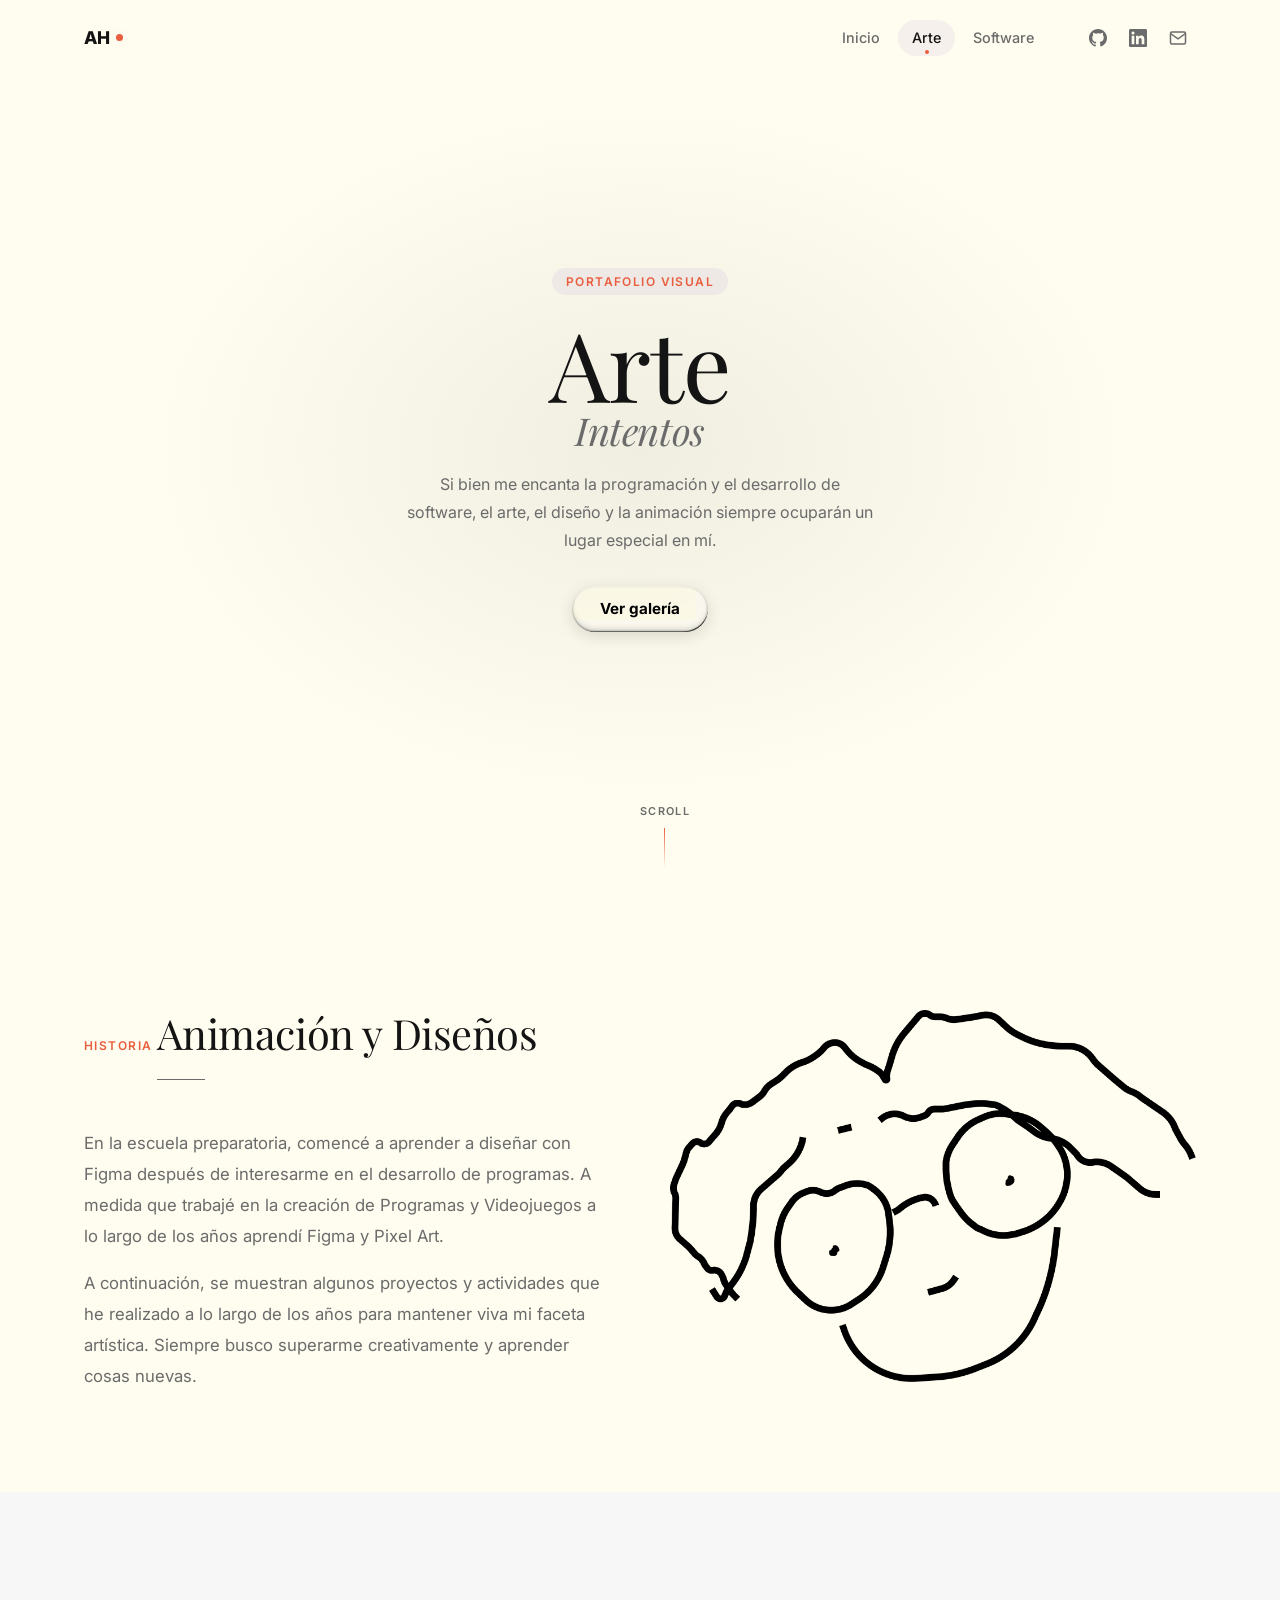
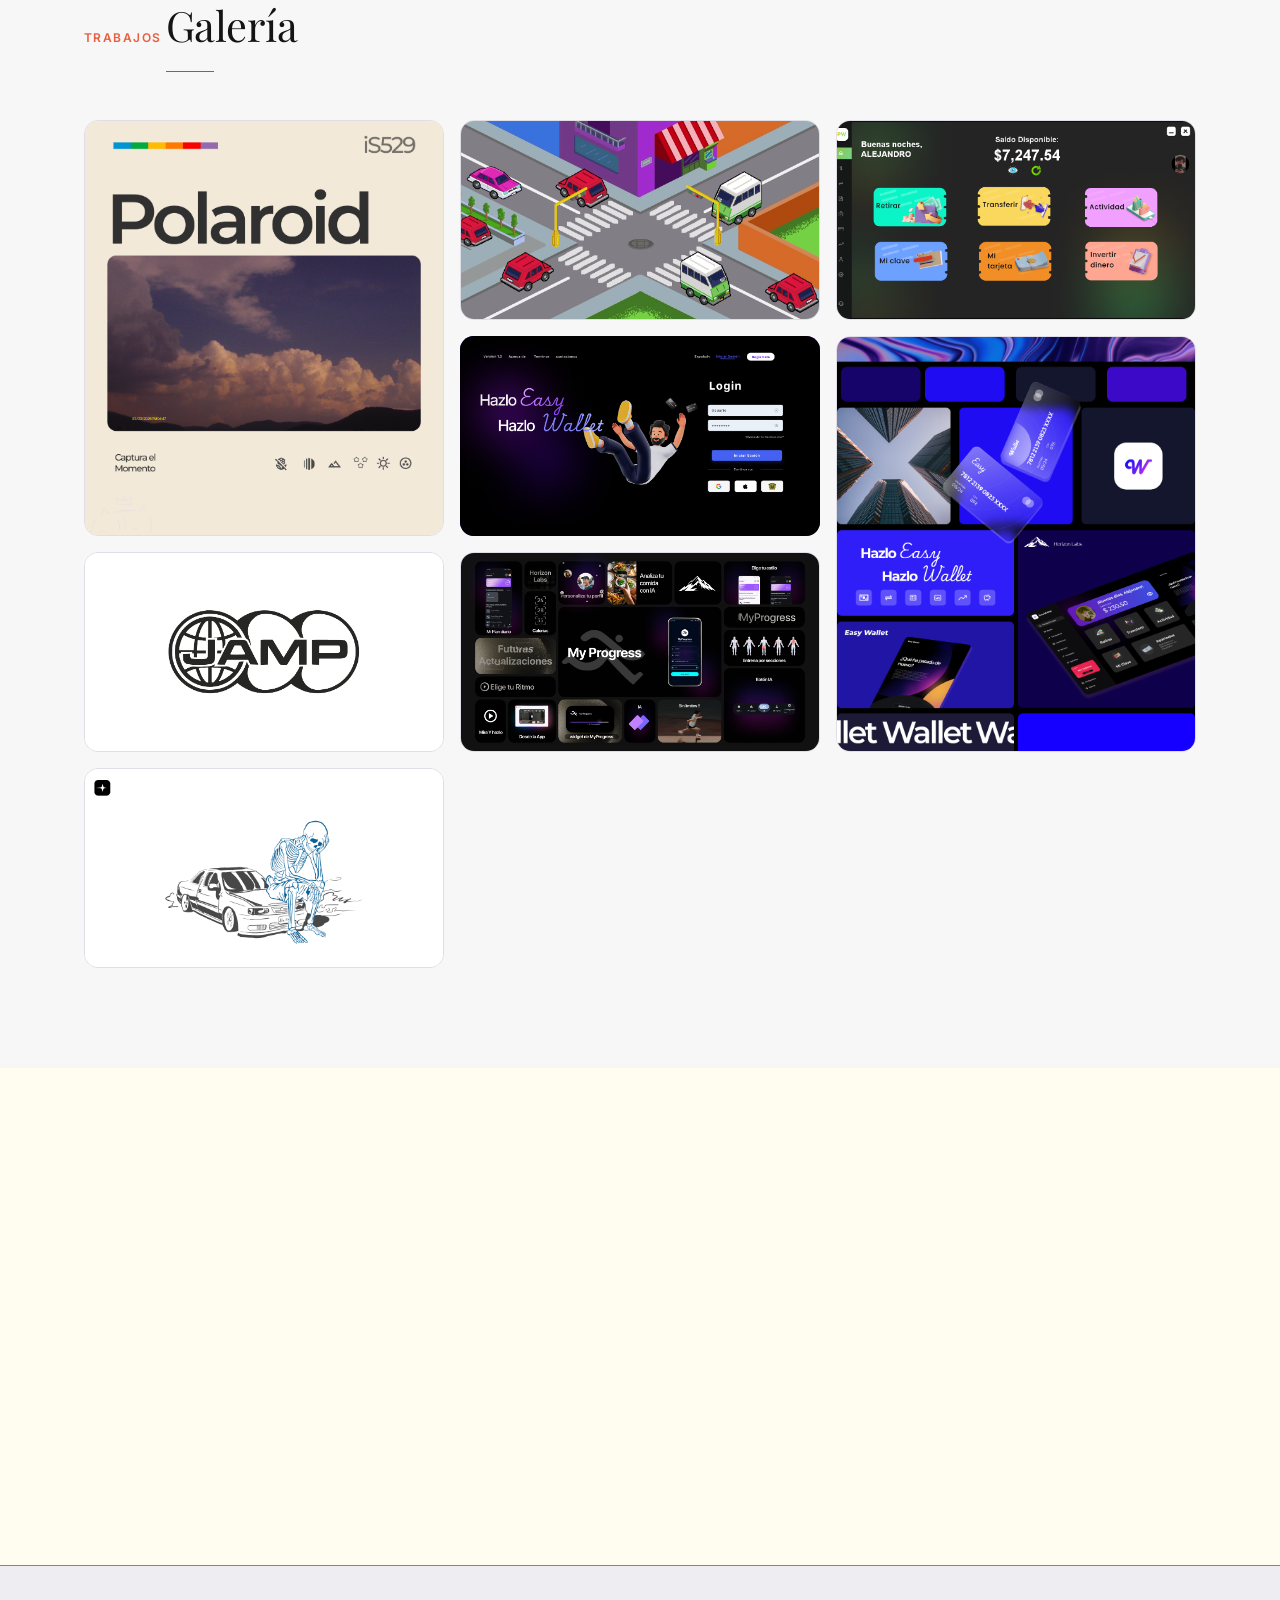
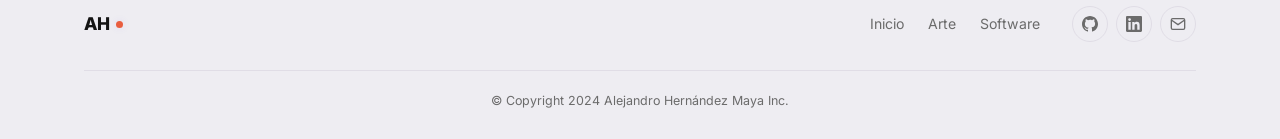
==== commit 9a8f2eb7: "Fix mobile nav menu clipped by navbar backdrop-filter The navbar's backdrop-filter creates a new con" ====
--- a/pArte/Arte.html
+++ b/pArte/Arte.html
@@ -302,11 +302,13 @@
       toggle.addEventListener('click', () => {
         navLinks.classList.toggle('open');
         toggle.classList.toggle('active');
+        navbar.classList.toggle('menu-open');
       });
       document.querySelectorAll('.nav-link').forEach(l => {
         l.addEventListener('click', () => {
           navLinks.classList.remove('open');
           toggle.classList.remove('active');
+          navbar.classList.remove('menu-open');
         });
       });
 
--- a/pArte/Estilo.css
+++ b/pArte/Estilo.css
@@ -748,6 +748,14 @@
     gap: 32px; z-index: 999;
   }
   .nav-links.open { display: flex; }
+  .navbar.menu-open.scrolled {
+    margin: 0;
+    border-radius: 0;
+    backdrop-filter: none;
+    -webkit-backdrop-filter: none;
+    background: var(--c-white);
+    box-shadow: none;
+  }
   .nav-link { font-size: 1.4rem; font-weight: 700; }
 
   /* Cosmic — más pequeño en móvil */
